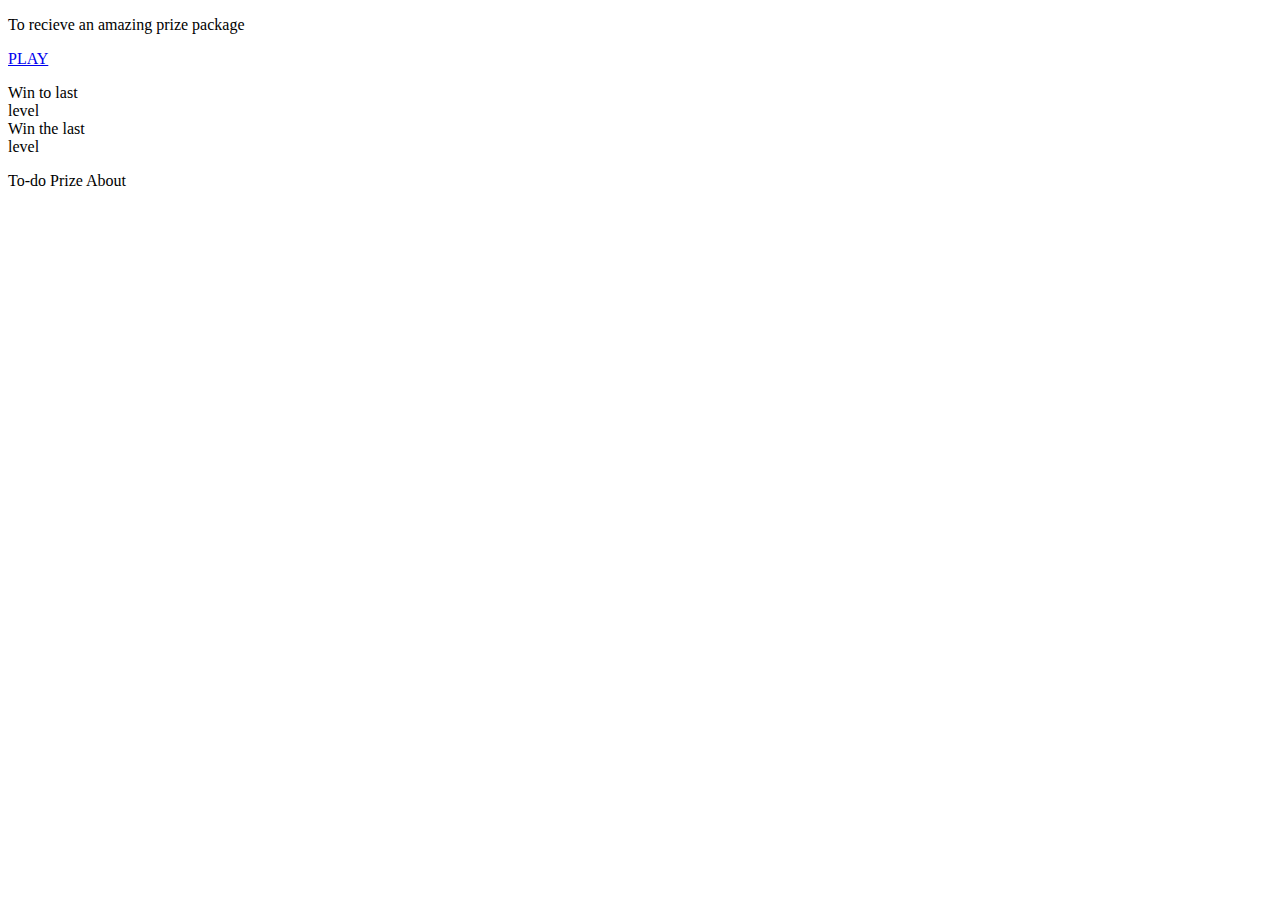
==== index.html @ 799d01c8 "Add HTML structure." ====
<!DOCTYPE html>
<html lang="en">
<head>
    <meta charset="UTF-8">
    <meta name="viewport" content="width=device-width, initial-scale=1.0">
    <title>Welcome to rpsls game</title>
</head>
<body>
    <!-- bacakground image-->
    <div id="background"></div>

    <!-- gradient shadow to cover half page -->
    <div id="gradient"></div>

    <!-- left text cover -->
    <div id="left">
        <p>To recieve an amazing prize package</p>
        <a id="playButton" href="#">PLAY</a>
    </div>

    <!-- right text cover -->
    <div id="right">
        <p>
            Win to last 
            <br> 
            level 
            <br>
            Win the last 
            <br>
            level
          </p>
    </div>
    <!-- tabs menu -->
    <div id="menu">
        <span class="menu-item active">To-do</span>
        <span class="menu-item">Prize</span>
        <span class="menu-item">About</span>
    </div>
</body>
</html>
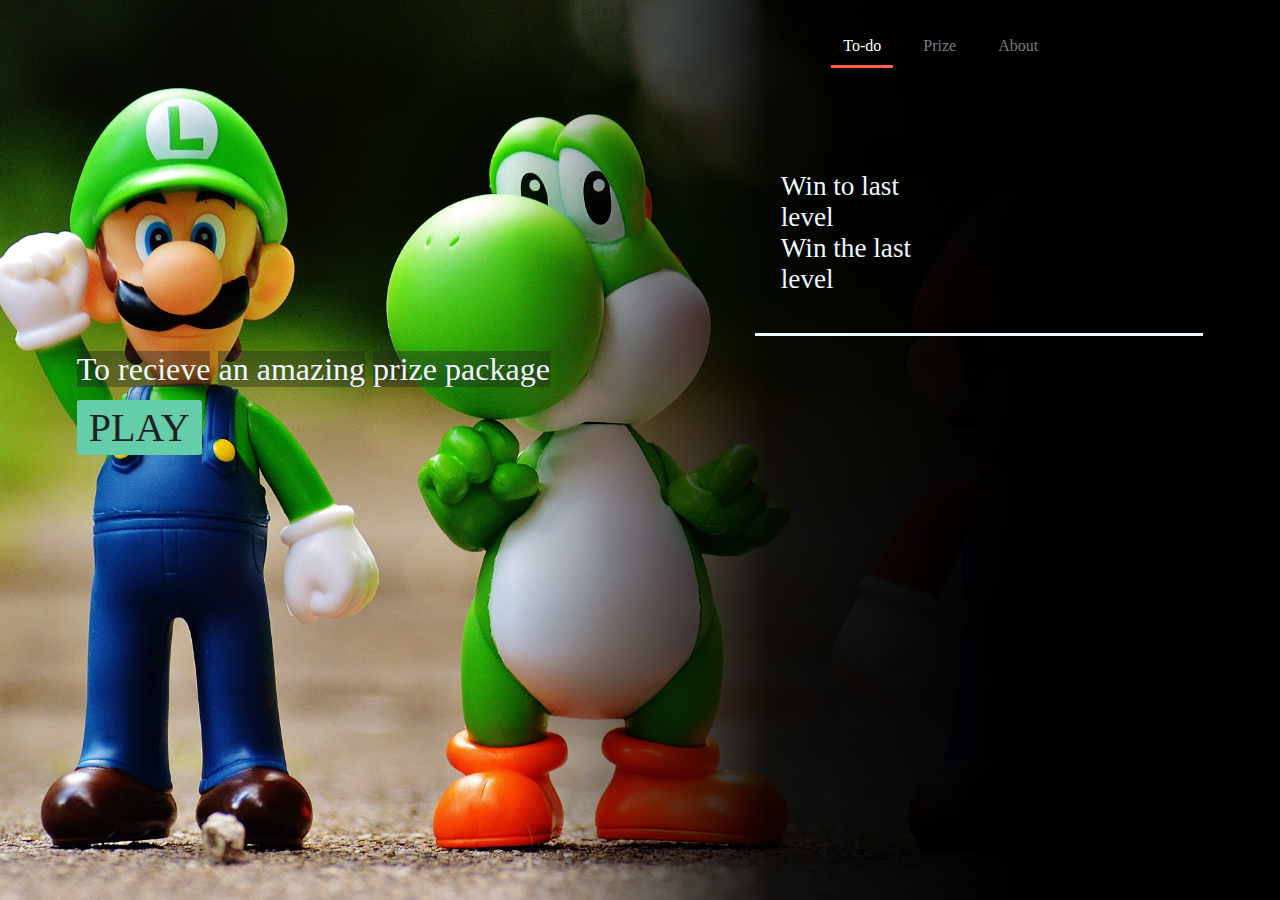
==== commit b69f414a: "Add style to the HTML home page." ====
--- a/index.html
+++ b/index.html
@@ -3,6 +3,8 @@
 <head>
     <meta charset="UTF-8">
     <meta name="viewport" content="width=device-width, initial-scale=1.0">
+    <link rel="stylesheet" href="./assets/css/default.css">
+    <link rel="stylesheet" href="./assets/css/home.css">
     <title>Welcome to rpsls game</title>
 </head>
 <body>
@@ -14,8 +16,8 @@
 
     <!-- left text cover -->
     <div id="left">
-        <p>To recieve an amazing prize package</p>
-        <a id="playButton" href="#">PLAY</a>
+        <p><span>To recieve</span> <span>an amazing</span> <span>prize package</span></p>
+        <a id="playButton" class="button" href="#">PLAY</a>
     </div>
 
     <!-- right text cover -->
--- a/assets/css/default.css
+++ b/assets/css/default.css
@@ -0,0 +1,32 @@
+*{
+    box-sizing: border-box;
+    padding: 0;
+    margin: 0;
+}
+
+html, body{
+    width: 100%;
+    height: 100%;
+    position: relative;
+
+    color: aliceblue;
+}
+
+
+.button{
+    display: inline-block;
+    text-decoration: none;
+    background-color: inherit;
+    color: inherit;
+    padding: 10px 12px;
+    border: none;
+    outline: none;
+    cursor: pointer;
+    border-radius: 3%;
+}
+.button:hover{
+    background-color: mediumseagreen;
+}
+.button:active{
+    background-color: seagreen;
+}--- a/assets/css/home.css
+++ b/assets/css/home.css
@@ -0,0 +1,113 @@
+/*  Background image    */
+#background{
+    position: absolute;
+    top: 0;
+    width: 100%;
+    height: 100%;
+    
+    background-image: url('../image/backgroundrotate.jpg');
+    background-repeat: no-repeat;
+    background-position: center;
+    background-size: cover;
+}
+/*  Gradient shadow     */
+#gradient{
+    position: absolute;
+    top: 0;
+    width: 100%;
+    height: 100%;
+    background-image: linear-gradient(to bottom, rgba(0, 0, 0, 0), rgba(0, 0, 0, 0), rgba(0, 0, 0, 0), rgba(0, 0, 0, 0.9), rgba(0, 0, 0, 1), rgba(0, 0, 0, 1));
+}
+
+/*  Left text cover    */
+#left{
+    position: absolute;
+    top: 6%;
+    left: 6%;
+    right: 6%;
+    font-size: 2rem;
+}
+#left p span{
+    background-color: #2226;
+}
+#playButton{
+    background-color: mediumaquamarine;
+    color: #222;
+    padding: 4px 12px;
+    margin-top: 8px;
+}
+#playButton:hover{
+    background-color: mediumseagreen;
+}
+#playButton:active{
+    background-color: seagreen;
+}
+
+/*  Right text cover    */
+#right{
+    position: absolute;
+    top: 66%;
+    left: 6%;
+    right: 6%;
+    font-size: 1.7rem;
+    border-bottom: 3px solid;
+    padding-left: 4%;
+    padding-bottom: 5%;
+}
+
+/*  Tabs on right text cover    */
+#menu{
+    position: absolute;
+    top: 58%;
+    left: 10%;
+    right: 10%;
+}
+.menu-item{
+  display: inline-block;
+  padding: 10px 12px;
+  color: #ffffff7d;
+  margin: 0 7px;
+  cursor: pointer;
+}
+.menu-item:hover{
+    color: #f0f8ffc9;
+}
+.active{
+    border-bottom: 3px solid tomato;
+    color: #ffffff;
+}
+
+
+/*  Media queries   */
+@media only screen 
+and (orientation: landscape) {
+    #background{
+        background-image: url("../image/background.jpg");
+    }
+    #gradient{
+        background-image: linear-gradient(to right, rgba(0, 0, 0, 0), rgba(0, 0, 0, 0), rgba(0, 0, 0, 0), rgba(0, 0, 0, 0.9), rgba(0, 0, 0, 1), rgba(0, 0, 0, 1));
+    }
+    #right{
+        top: 19%;
+        left: 59%;
+        right: 6%;
+        padding-left: 2%;
+        padding-bottom: 3%;
+    }
+    #menu{
+        position: absolute;
+        top: 3%;
+        left: 53%;
+        right: 6%;
+        text-align: center;
+    }
+    #left{
+        top: 39%;
+        left: 6%;
+        right: 44%;
+    }
+    #playButton{
+        font-size: 2.5rem;
+        margin-top: 12px;
+    }
+}